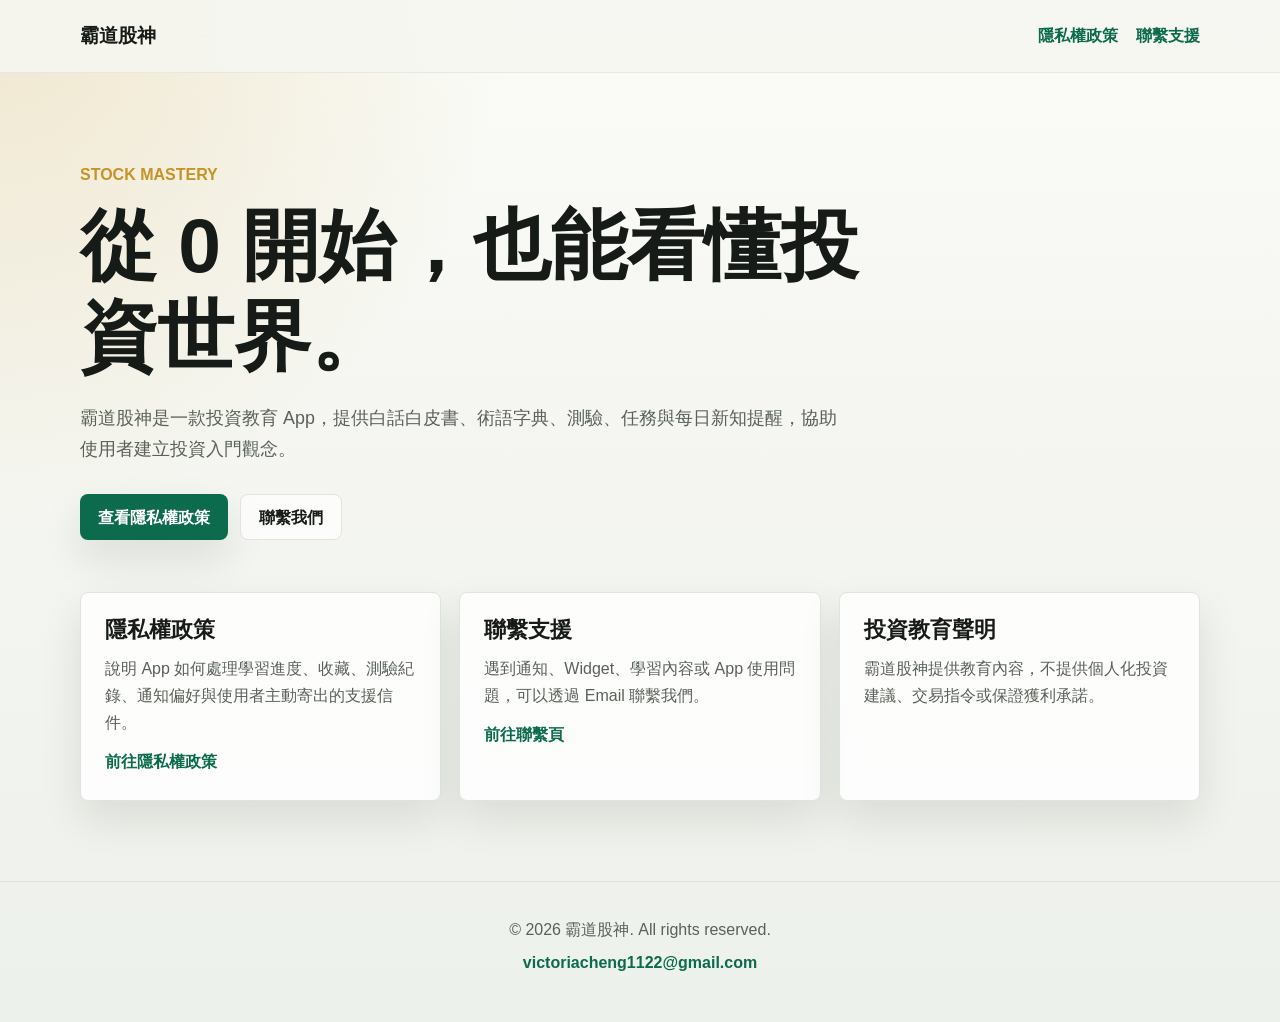
==== index.html @ 13d410e6 "Add app privacy and support site" ====
<!doctype html>
<html lang="zh-Hant">
<head>
  <meta charset="utf-8">
  <meta name="viewport" content="width=device-width, initial-scale=1">
  <title>霸道股神 | Support</title>
  <meta name="description" content="霸道股神 App 官方支援網站，包含隱私權政策、聯繫方式與使用說明。">
  <link rel="stylesheet" href="styles.css">
</head>
<body>
  <header class="site-header">
    <nav class="nav">
      <a class="brand" href="index.html">霸道股神</a>
      <div class="nav-links">
        <a href="privacy.html">隱私權政策</a>
        <a href="support.html">聯繫支援</a>
      </div>
    </nav>
  </header>

  <main>
    <section class="hero">
      <p class="eyebrow">Stock Mastery</p>
      <h1>從 0 開始，也能看懂投資世界。</h1>
      <p class="lead">霸道股神是一款投資教育 App，提供白話白皮書、術語字典、測驗、任務與每日新知提醒，協助使用者建立投資入門觀念。</p>
      <div class="actions">
        <a class="button primary" href="privacy.html">查看隱私權政策</a>
        <a class="button secondary" href="support.html">聯繫我們</a>
      </div>
    </section>

    <section class="content-grid" aria-label="網站內容">
      <article class="card">
        <h2>隱私權政策</h2>
        <p>說明 App 如何處理學習進度、收藏、測驗紀錄、通知偏好與使用者主動寄出的支援信件。</p>
        <a href="privacy.html">前往隱私權政策</a>
      </article>
      <article class="card">
        <h2>聯繫支援</h2>
        <p>遇到通知、Widget、學習內容或 App 使用問題，可以透過 Email 聯繫我們。</p>
        <a href="support.html">前往聯繫頁</a>
      </article>
      <article class="card">
        <h2>投資教育聲明</h2>
        <p>霸道股神提供教育內容，不提供個人化投資建議、交易指令或保證獲利承諾。</p>
      </article>
    </section>
  </main>

  <footer class="site-footer">
    <p>© 2026 霸道股神. All rights reserved.</p>
    <p><a href="mailto:victoriacheng1122@gmail.com">victoriacheng1122@gmail.com</a></p>
  </footer>
</body>
</html>
---- styles.css ----
:root {
  color-scheme: light;
  --bg: #f5f6f1;
  --surface: #ffffff;
  --ink: #171b17;
  --muted: #596158;
  --line: #dfe4dc;
  --green: #0c6b4d;
  --gold: #c69326;
  --red: #b73532;
  --shadow: 0 18px 40px rgba(23, 27, 23, 0.10);
}

* {
  box-sizing: border-box;
}

body {
  margin: 0;
  font-family: -apple-system, BlinkMacSystemFont, "SF Pro Text", "PingFang TC", "Noto Sans TC", sans-serif;
  background:
    radial-gradient(circle at top left, rgba(198, 147, 38, 0.20), transparent 32rem),
    linear-gradient(180deg, #fbfcf8 0%, var(--bg) 42%, #edf1eb 100%);
  color: var(--ink);
  line-height: 1.7;
}

a {
  color: var(--green);
  text-decoration: none;
  font-weight: 700;
}

a:hover {
  text-decoration: underline;
}

.site-header {
  position: sticky;
  top: 0;
  z-index: 10;
  border-bottom: 1px solid rgba(223, 228, 220, 0.72);
  background: rgba(245, 246, 241, 0.88);
  backdrop-filter: blur(18px);
}

.nav {
  width: min(1120px, calc(100% - 32px));
  margin: 0 auto;
  min-height: 72px;
  display: flex;
  align-items: center;
  justify-content: space-between;
  gap: 20px;
}

.brand {
  color: var(--ink);
  font-size: 1.2rem;
  letter-spacing: 0;
}

.nav-links {
  display: flex;
  gap: 18px;
  flex-wrap: wrap;
  justify-content: flex-end;
}

main {
  width: min(1120px, calc(100% - 32px));
  margin: 0 auto;
}

.hero {
  padding: 88px 0 52px;
}

.hero.compact {
  padding-bottom: 32px;
}

.eyebrow {
  margin: 0 0 12px;
  color: var(--gold);
  font-weight: 800;
  text-transform: uppercase;
  letter-spacing: 0;
}

h1,
h2 {
  line-height: 1.18;
  letter-spacing: 0;
}

h1 {
  max-width: 780px;
  margin: 0;
  font-size: clamp(2.4rem, 6vw, 5rem);
}

h2 {
  margin: 0 0 12px;
  font-size: 1.35rem;
}

.lead {
  max-width: 760px;
  color: var(--muted);
  font-size: 1.12rem;
  margin: 22px 0 0;
}

.actions {
  margin-top: 30px;
  display: flex;
  flex-wrap: wrap;
  gap: 12px;
}

.button {
  display: inline-flex;
  align-items: center;
  min-height: 46px;
  padding: 0 18px;
  border-radius: 8px;
}

.button.primary {
  color: #fff;
  background: var(--green);
  box-shadow: var(--shadow);
}

.button.secondary {
  color: var(--ink);
  border: 1px solid var(--line);
  background: rgba(255, 255, 255, 0.72);
}

.content-grid {
  display: grid;
  grid-template-columns: repeat(3, minmax(0, 1fr));
  gap: 18px;
  padding-bottom: 80px;
}

.support-grid {
  grid-template-columns: repeat(3, minmax(0, 1fr));
}

.card,
.notice,
.policy-section,
.page-heading {
  border: 1px solid var(--line);
  border-radius: 8px;
  background: rgba(255, 255, 255, 0.84);
  box-shadow: var(--shadow);
}

.card {
  padding: 24px;
}

.card p,
.policy-section p,
.notice p {
  color: var(--muted);
  margin: 0 0 12px;
}

.card p:last-child,
.policy-section p:last-child,
.notice p:last-child {
  margin-bottom: 0;
}

ul {
  margin: 0;
  padding-left: 1.25rem;
  color: var(--muted);
}

.policy {
  width: min(880px, calc(100% - 32px));
}

.page-heading {
  margin-top: 48px;
  padding: 36px;
}

.page-heading h1 {
  font-size: clamp(2rem, 5vw, 3.6rem);
}

.policy-section,
.notice {
  padding: 28px;
  margin-top: 18px;
}

.notice {
  margin-bottom: 80px;
}

.site-footer {
  border-top: 1px solid var(--line);
  padding: 28px 16px 40px;
  text-align: center;
  color: var(--muted);
}

.site-footer p {
  margin: 6px 0;
}

@media (max-width: 780px) {
  .nav {
    min-height: 86px;
    align-items: flex-start;
    flex-direction: column;
    justify-content: center;
    gap: 6px;
  }

  .nav-links {
    justify-content: flex-start;
  }

  .hero {
    padding: 56px 0 36px;
  }

  .content-grid,
  .support-grid {
    grid-template-columns: 1fr;
    padding-bottom: 48px;
  }

  .page-heading,
  .policy-section,
  .notice {
    padding: 22px;
  }
}
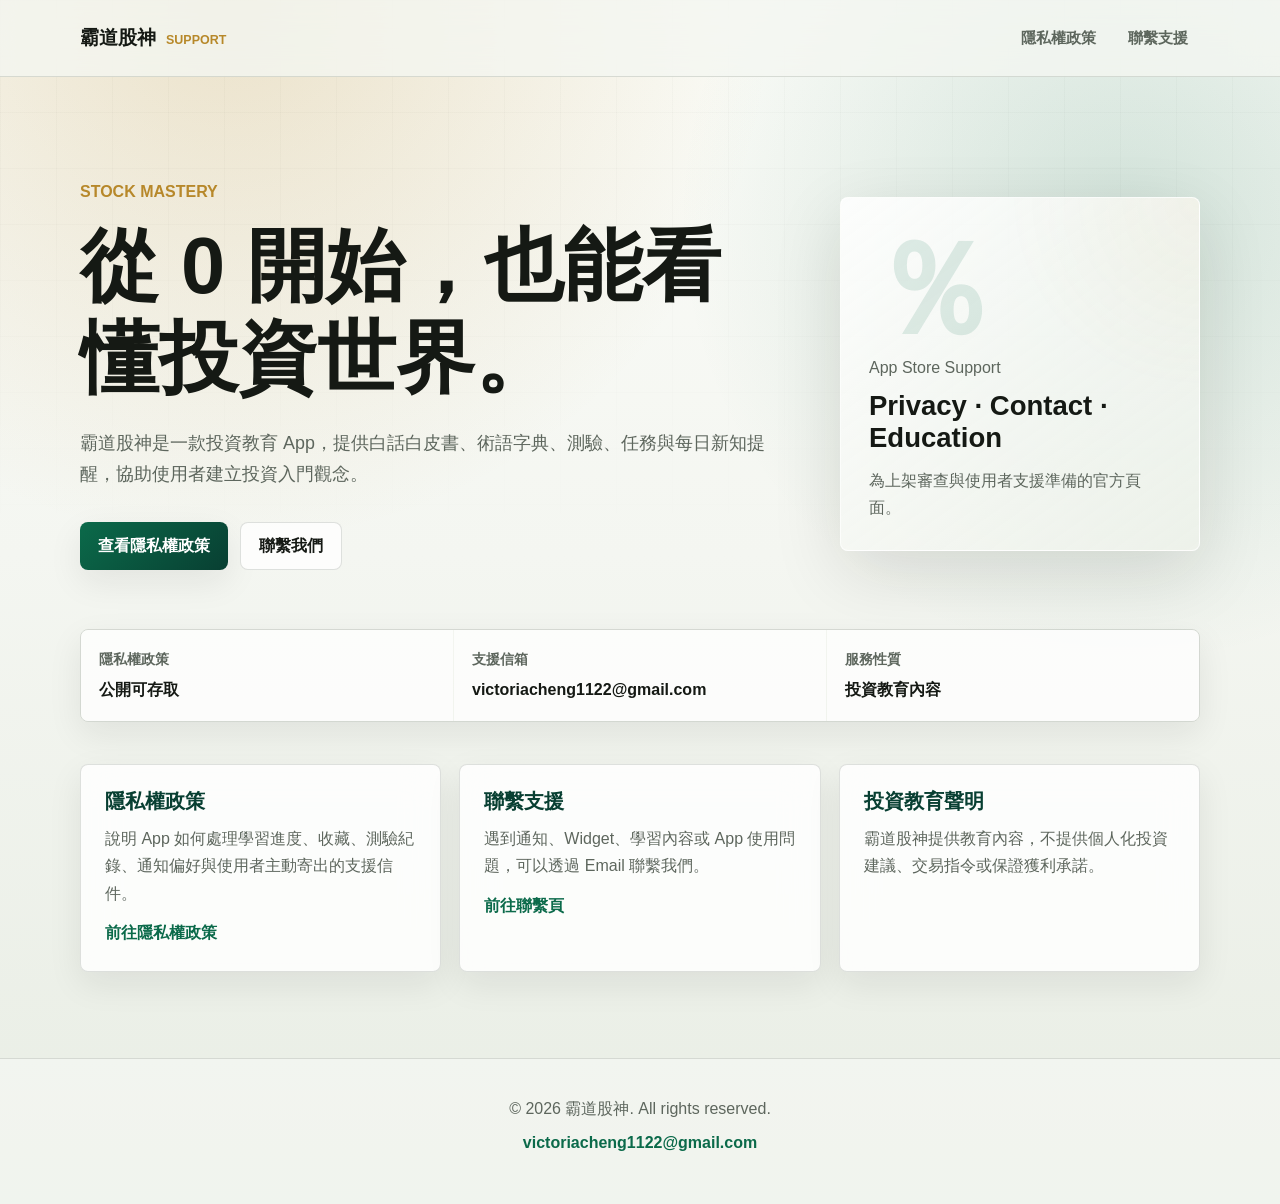
==== commit 8875f04a: "Polish support site design" ====
--- a/index.html
+++ b/index.html
@@ -10,7 +10,7 @@
 <body>
   <header class="site-header">
     <nav class="nav">
-      <a class="brand" href="index.html">霸道股神</a>
+      <a class="brand" href="index.html"><span>霸道股神</span><small>Support</small></a>
       <div class="nav-links">
         <a href="privacy.html">隱私權政策</a>
         <a href="support.html">聯繫支援</a>
@@ -20,12 +20,34 @@
 
   <main>
     <section class="hero">
-      <p class="eyebrow">Stock Mastery</p>
-      <h1>從 0 開始，也能看懂投資世界。</h1>
-      <p class="lead">霸道股神是一款投資教育 App，提供白話白皮書、術語字典、測驗、任務與每日新知提醒，協助使用者建立投資入門觀念。</p>
-      <div class="actions">
-        <a class="button primary" href="privacy.html">查看隱私權政策</a>
-        <a class="button secondary" href="support.html">聯繫我們</a>
+      <div class="hero-copy">
+        <p class="eyebrow">Stock Mastery</p>
+        <h1>從 0 開始，也能看懂投資世界。</h1>
+        <p class="lead">霸道股神是一款投資教育 App，提供白話白皮書、術語字典、測驗、任務與每日新知提醒，協助使用者建立投資入門觀念。</p>
+        <div class="actions">
+          <a class="button primary" href="privacy.html">查看隱私權政策</a>
+          <a class="button secondary" href="support.html">聯繫我們</a>
+        </div>
+      </div>
+      <div class="hero-panel" aria-label="霸道股神重點">
+        <p>App Store Support</p>
+        <strong>Privacy · Contact · Education</strong>
+        <span>為上架審查與使用者支援準備的官方頁面。</span>
+      </div>
+    </section>
+
+    <section class="quick-strip" aria-label="快速資訊">
+      <div>
+        <span>隱私權政策</span>
+        <strong>公開可存取</strong>
+      </div>
+      <div>
+        <span>支援信箱</span>
+        <strong>victoriacheng1122@gmail.com</strong>
+      </div>
+      <div>
+        <span>服務性質</span>
+        <strong>投資教育內容</strong>
       </div>
     </section>
 
--- a/styles.css
+++ b/styles.css
@@ -1,53 +1,80 @@
 :root {
   color-scheme: light;
-  --bg: #f5f6f1;
-  --surface: #ffffff;
-  --ink: #171b17;
-  --muted: #596158;
-  --line: #dfe4dc;
-  --green: #0c6b4d;
-  --gold: #c69326;
-  --red: #b73532;
-  --shadow: 0 18px 40px rgba(23, 27, 23, 0.10);
+  --bg: #f4f6f1;
+  --bg-deep: #e8ede4;
+  --surface: rgba(255, 255, 255, 0.82);
+  --surface-strong: #ffffff;
+  --ink: #151914;
+  --muted: #5d665d;
+  --soft: #eef2ea;
+  --line: rgba(78, 92, 78, 0.18);
+  --green: #0b6a4a;
+  --green-deep: #083f32;
+  --gold: #b7882a;
+  --gold-soft: #f2dfaf;
+  --red: #a83a36;
+  --shadow: 0 22px 70px rgba(21, 25, 20, 0.12);
+  --shadow-soft: 0 12px 34px rgba(21, 25, 20, 0.08);
 }
 
 * {
   box-sizing: border-box;
 }
 
+html {
+  scroll-behavior: smooth;
+}
+
 body {
   margin: 0;
+  min-height: 100vh;
   font-family: -apple-system, BlinkMacSystemFont, "SF Pro Text", "PingFang TC", "Noto Sans TC", sans-serif;
   background:
-    radial-gradient(circle at top left, rgba(198, 147, 38, 0.20), transparent 32rem),
-    linear-gradient(180deg, #fbfcf8 0%, var(--bg) 42%, #edf1eb 100%);
+    radial-gradient(circle at 18% 0%, rgba(183, 136, 42, 0.22), transparent 34rem),
+    radial-gradient(circle at 88% 18%, rgba(11, 106, 74, 0.16), transparent 28rem),
+    linear-gradient(180deg, #fbfcf8 0%, var(--bg) 46%, var(--bg-deep) 100%);
   color: var(--ink);
-  line-height: 1.7;
+  line-height: 1.72;
+  text-rendering: optimizeLegibility;
+  -webkit-font-smoothing: antialiased;
+}
+
+body::before {
+  content: "";
+  position: fixed;
+  inset: 0;
+  pointer-events: none;
+  background-image:
+    linear-gradient(rgba(21, 25, 20, 0.035) 1px, transparent 1px),
+    linear-gradient(90deg, rgba(21, 25, 20, 0.035) 1px, transparent 1px);
+  background-size: 56px 56px;
+  mask-image: linear-gradient(180deg, rgba(0, 0, 0, 0.7), transparent 62%);
 }
 
 a {
   color: var(--green);
   text-decoration: none;
-  font-weight: 700;
+  font-weight: 750;
 }
 
 a:hover {
   text-decoration: underline;
+  text-underline-offset: 4px;
 }
 
 .site-header {
   position: sticky;
   top: 0;
   z-index: 10;
-  border-bottom: 1px solid rgba(223, 228, 220, 0.72);
-  background: rgba(245, 246, 241, 0.88);
-  backdrop-filter: blur(18px);
+  border-bottom: 1px solid var(--line);
+  background: rgba(244, 246, 241, 0.78);
+  backdrop-filter: blur(22px);
 }
 
 .nav {
-  width: min(1120px, calc(100% - 32px));
+  width: min(1120px, calc(100% - 40px));
   margin: 0 auto;
-  min-height: 72px;
+  min-height: 76px;
   display: flex;
   align-items: center;
   justify-content: space-between;
@@ -55,65 +82,104 @@
 }
 
 .brand {
+  display: inline-flex;
+  align-items: baseline;
+  gap: 10px;
   color: var(--ink);
-  font-size: 1.2rem;
-  letter-spacing: 0;
+}
+
+.brand span {
+  font-size: 1.18rem;
+  font-weight: 900;
+}
+
+.brand small {
+  color: var(--gold);
+  font-size: 0.78rem;
+  font-weight: 850;
+  text-transform: uppercase;
 }
 
 .nav-links {
   display: flex;
-  gap: 18px;
+  align-items: center;
+  gap: 8px;
   flex-wrap: wrap;
   justify-content: flex-end;
 }
 
+.nav-links a {
+  color: var(--muted);
+  padding: 9px 12px;
+  border-radius: 8px;
+  font-size: 0.95rem;
+}
+
+.nav-links a:hover {
+  color: var(--green-deep);
+  background: rgba(255, 255, 255, 0.72);
+  text-decoration: none;
+}
+
 main {
-  width: min(1120px, calc(100% - 32px));
+  position: relative;
+  width: min(1120px, calc(100% - 40px));
   margin: 0 auto;
 }
 
 .hero {
-  padding: 88px 0 52px;
+  min-height: 560px;
+  padding: 92px 0 58px;
+  display: grid;
+  grid-template-columns: minmax(0, 1fr) 360px;
+  align-items: center;
+  gap: 48px;
 }
 
 .hero.compact {
-  padding-bottom: 32px;
+  min-height: 460px;
+  padding-bottom: 44px;
+}
+
+.hero-copy {
+  min-width: 0;
 }
 
 .eyebrow {
-  margin: 0 0 12px;
+  margin: 0 0 14px;
   color: var(--gold);
-  font-weight: 800;
+  font-weight: 900;
   text-transform: uppercase;
   letter-spacing: 0;
 }
 
 h1,
 h2 {
-  line-height: 1.18;
+  line-height: 1.16;
   letter-spacing: 0;
 }
 
 h1 {
-  max-width: 780px;
+  max-width: 760px;
   margin: 0;
-  font-size: clamp(2.4rem, 6vw, 5rem);
+  font-size: clamp(2.65rem, 6.2vw, 5.7rem);
+  letter-spacing: 0;
 }
 
 h2 {
   margin: 0 0 12px;
-  font-size: 1.35rem;
+  font-size: 1.28rem;
 }
 
 .lead {
-  max-width: 760px;
+  max-width: 720px;
   color: var(--muted);
   font-size: 1.12rem;
-  margin: 22px 0 0;
+  margin: 24px 0 0;
 }
 
 .actions {
-  margin-top: 30px;
+  margin-top: 32px;
   display: flex;
   flex-wrap: wrap;
   gap: 12px;
@@ -122,28 +188,106 @@
 .button {
   display: inline-flex;
   align-items: center;
-  min-height: 46px;
+  justify-content: center;
+  min-height: 48px;
   padding: 0 18px;
   border-radius: 8px;
+  transition: transform 160ms ease, box-shadow 160ms ease, background 160ms ease;
+}
+
+.button:hover {
+  transform: translateY(-1px);
+  text-decoration: none;
 }
 
 .button.primary {
   color: #fff;
-  background: var(--green);
-  box-shadow: var(--shadow);
+  background: linear-gradient(135deg, var(--green), var(--green-deep));
+  box-shadow: var(--shadow-soft);
 }
 
 .button.secondary {
   color: var(--ink);
   border: 1px solid var(--line);
-  background: rgba(255, 255, 255, 0.72);
+  background: rgba(255, 255, 255, 0.76);
+}
+
+.hero-panel {
+  min-height: 320px;
+  padding: 28px;
+  border: 1px solid rgba(255, 255, 255, 0.76);
+  border-radius: 8px;
+  background:
+    linear-gradient(145deg, rgba(255, 255, 255, 0.86), rgba(238, 242, 234, 0.72)),
+    radial-gradient(circle at top right, rgba(183, 136, 42, 0.26), transparent 12rem);
+  box-shadow: var(--shadow);
+  display: flex;
+  flex-direction: column;
+  justify-content: flex-end;
+  overflow-wrap: anywhere;
+}
+
+.hero-panel::before {
+  content: "％";
+  color: rgba(11, 106, 74, 0.12);
+  font-size: 8rem;
+  font-weight: 900;
+  line-height: 1;
+  margin-bottom: auto;
+}
+
+.hero-panel p,
+.hero-panel span {
+  margin: 0;
+  color: var(--muted);
+}
+
+.hero-panel strong {
+  display: block;
+  margin: 8px 0 12px;
+  font-size: 1.72rem;
+  line-height: 1.18;
+  color: var(--ink);
+}
+
+.support-panel::before {
+  content: "@";
+}
+
+.quick-strip {
+  display: grid;
+  grid-template-columns: repeat(3, minmax(0, 1fr));
+  gap: 1px;
+  margin: -8px 0 22px;
+  border: 1px solid var(--line);
+  border-radius: 8px;
+  overflow: hidden;
+  box-shadow: var(--shadow-soft);
+}
+
+.quick-strip div {
+  padding: 18px;
+  background: rgba(255, 255, 255, 0.74);
+}
+
+.quick-strip span {
+  display: block;
+  color: var(--muted);
+  font-size: 0.86rem;
+  font-weight: 750;
+}
+
+.quick-strip strong {
+  display: block;
+  margin-top: 4px;
+  overflow-wrap: anywhere;
 }
 
 .content-grid {
   display: grid;
   grid-template-columns: repeat(3, minmax(0, 1fr));
   gap: 18px;
-  padding-bottom: 80px;
+  padding: 20px 0 86px;
 }
 
 .support-grid {
@@ -153,15 +297,18 @@
 .card,
 .notice,
 .policy-section,
-.page-heading {
+.page-heading,
+.policy-toc {
   border: 1px solid var(--line);
   border-radius: 8px;
-  background: rgba(255, 255, 255, 0.84);
-  box-shadow: var(--shadow);
+  background: var(--surface);
+  box-shadow: var(--shadow-soft);
+  backdrop-filter: blur(18px);
 }
 
 .card {
   padding: 24px;
+  min-height: 190px;
 }
 
 .card p,
@@ -183,66 +330,182 @@
   color: var(--muted);
 }
 
+li + li {
+  margin-top: 6px;
+}
+
 .policy {
-  width: min(880px, calc(100% - 32px));
+  width: min(920px, calc(100% - 40px));
 }
 
 .page-heading {
-  margin-top: 48px;
-  padding: 36px;
+  margin-top: 54px;
+  padding: 38px;
+  background:
+    linear-gradient(135deg, rgba(255, 255, 255, 0.88), rgba(238, 242, 234, 0.78)),
+    radial-gradient(circle at right top, rgba(183, 136, 42, 0.20), transparent 18rem);
 }
 
 .page-heading h1 {
-  font-size: clamp(2rem, 5vw, 3.6rem);
+  font-size: clamp(2.2rem, 5.4vw, 4rem);
+}
+
+.policy-toc {
+  position: sticky;
+  top: 92px;
+  z-index: 5;
+  margin-top: 18px;
+  padding: 10px;
+  display: flex;
+  gap: 8px;
+  flex-wrap: wrap;
+}
+
+.policy-toc a {
+  color: var(--muted);
+  padding: 8px 11px;
+  border-radius: 8px;
+  font-size: 0.9rem;
+}
+
+.policy-toc a:hover {
+  color: var(--green-deep);
+  background: var(--soft);
+  text-decoration: none;
 }
 
 .policy-section,
 .notice {
-  padding: 28px;
+  padding: 30px;
   margin-top: 18px;
 }
 
+.policy-section h2,
+.notice h2,
+.card h2 {
+  color: var(--green-deep);
+}
+
 .notice {
-  margin-bottom: 80px;
+  margin-bottom: 86px;
 }
 
 .site-footer {
   border-top: 1px solid var(--line);
-  padding: 28px 16px 40px;
+  padding: 30px 18px 42px;
   text-align: center;
   color: var(--muted);
+  background: rgba(255, 255, 255, 0.35);
 }
 
 .site-footer p {
   margin: 6px 0;
 }
 
-@media (max-width: 780px) {
+@media (max-width: 900px) {
+  .hero,
+  .hero.compact {
+    min-height: 0;
+    grid-template-columns: 1fr;
+    padding: 58px 0 34px;
+    gap: 28px;
+  }
+
+  .hero-panel {
+    min-height: 220px;
+  }
+
+  .quick-strip,
+  .content-grid,
+  .support-grid {
+    grid-template-columns: 1fr;
+  }
+
+  .content-grid {
+    padding-bottom: 52px;
+  }
+}
+
+@media (max-width: 640px) {
   .nav {
-    min-height: 86px;
+    width: min(100% - 28px, 1120px);
+    min-height: 82px;
     align-items: flex-start;
     flex-direction: column;
     justify-content: center;
     gap: 6px;
   }
 
+  .brand {
+    gap: 8px;
+  }
+
   .nav-links {
+    width: 100%;
     justify-content: flex-start;
-  }
-
-  .hero {
-    padding: 56px 0 36px;
-  }
-
-  .content-grid,
-  .support-grid {
+    gap: 4px;
+  }
+
+  .nav-links a {
+    padding: 7px 9px;
+    font-size: 0.9rem;
+  }
+
+  main,
+  .policy {
+    width: min(100% - 28px, 1120px);
+  }
+
+  .hero,
+  .hero.compact {
+    padding: 44px 0 28px;
+  }
+
+  h1 {
+    font-size: clamp(2.25rem, 12vw, 3.35rem);
+  }
+
+  .lead {
+    font-size: 1.02rem;
+  }
+
+  .actions {
+    display: grid;
     grid-template-columns: 1fr;
-    padding-bottom: 48px;
-  }
-
+  }
+
+  .button {
+    width: 100%;
+  }
+
+  .hero-panel,
   .page-heading,
   .policy-section,
+  .notice,
+  .card {
+    padding: 22px;
+  }
+
+  .hero-panel strong {
+    font-size: 1.34rem;
+  }
+
+  .hero-panel::before {
+    font-size: 5.6rem;
+  }
+
+  .policy-toc {
+    position: static;
+    overflow-x: auto;
+    flex-wrap: nowrap;
+    padding: 8px;
+  }
+
+  .policy-toc a {
+    white-space: nowrap;
+  }
+
   .notice {
-    padding: 22px;
-  }
-}
+    margin-bottom: 54px;
+  }
+}
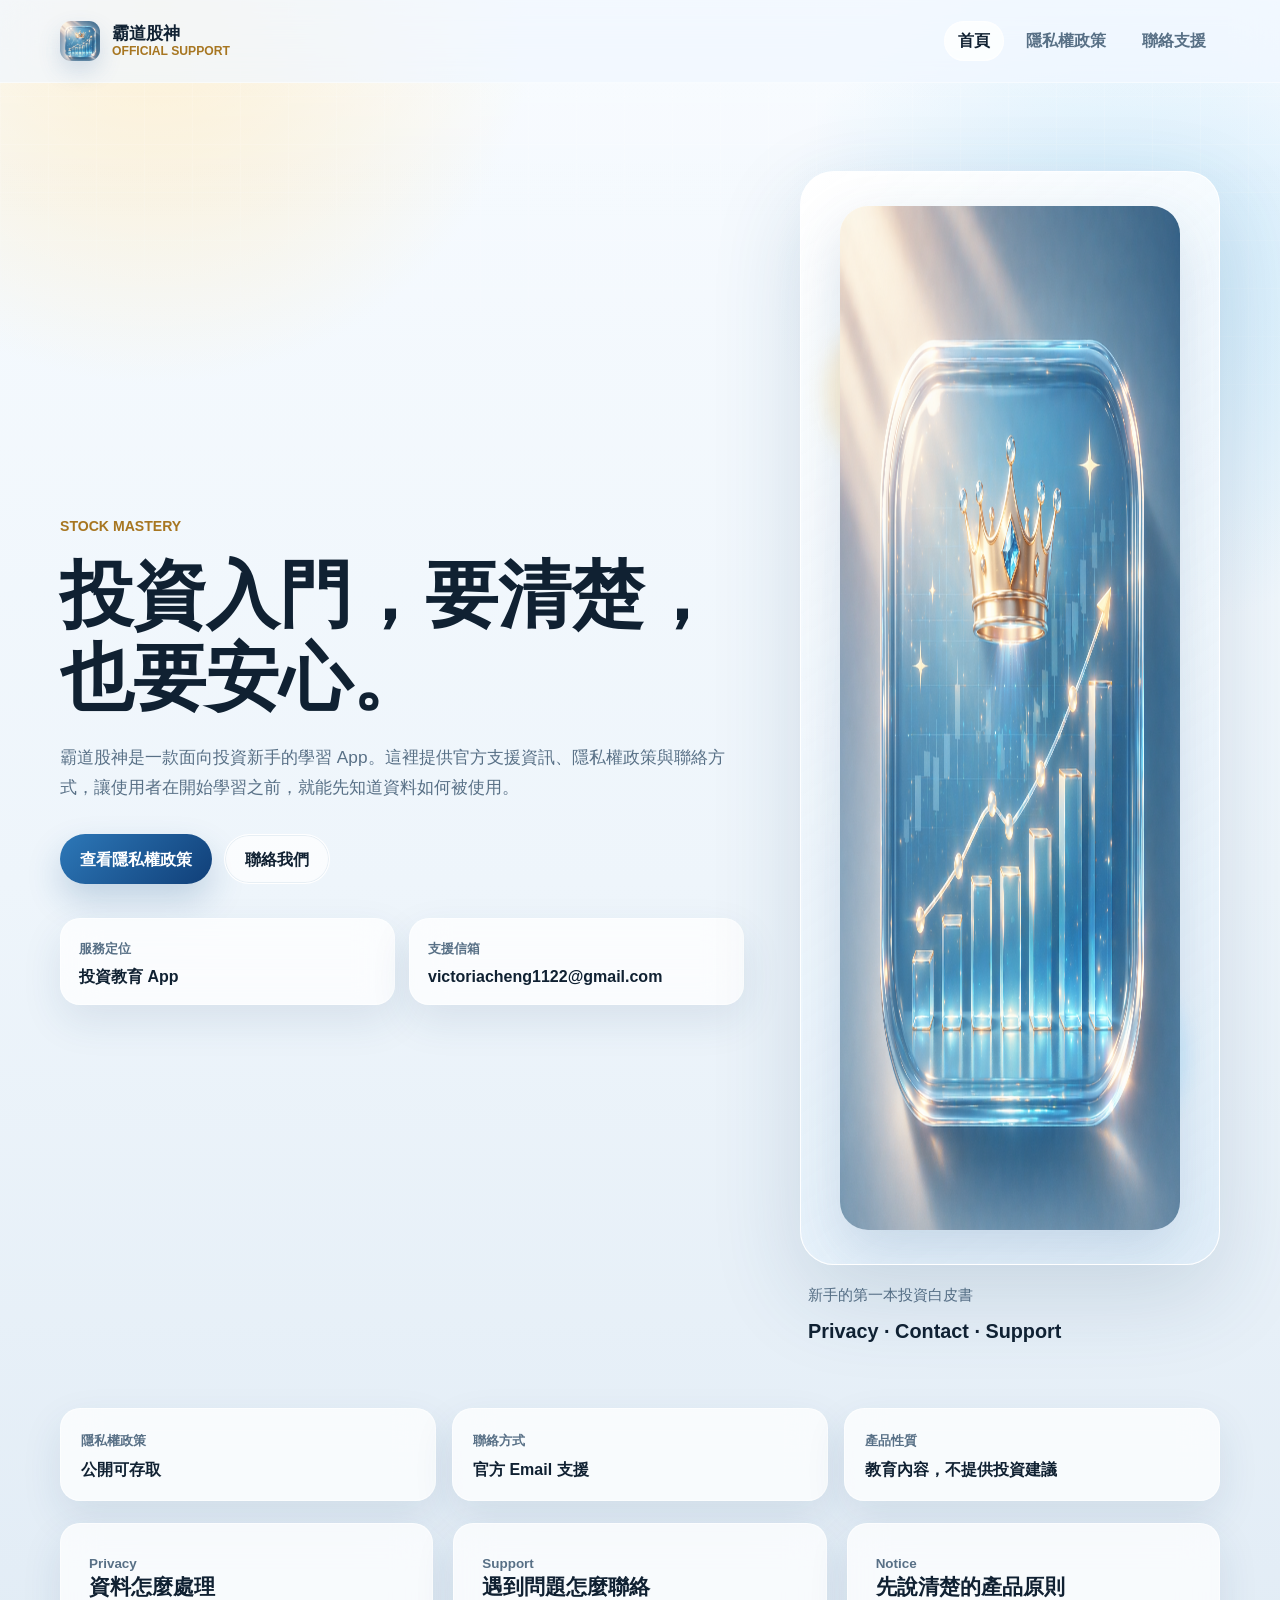
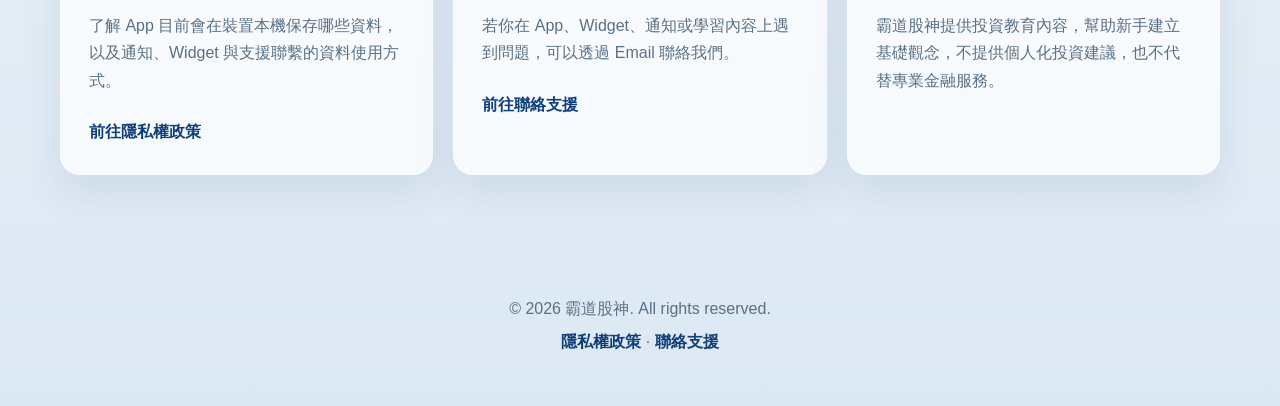
==== commit f115eb84: "Redesign support site for app review" ====
--- a/index.html
+++ b/index.html
@@ -3,75 +3,104 @@
 <head>
   <meta charset="utf-8">
   <meta name="viewport" content="width=device-width, initial-scale=1">
-  <title>霸道股神 | Support</title>
-  <meta name="description" content="霸道股神 App 官方支援網站，包含隱私權政策、聯繫方式與使用說明。">
+  <title>霸道股神｜官方支援</title>
+  <meta name="description" content="霸道股神 App 官方支援網站，提供隱私權政策、聯絡方式與產品說明。">
   <link rel="stylesheet" href="styles.css">
 </head>
 <body>
   <header class="site-header">
     <nav class="nav">
-      <a class="brand" href="index.html"><span>霸道股神</span><small>Support</small></a>
+      <a class="brand" href="index.html" aria-label="霸道股神首頁">
+        <img src="assets/app-icon.png" alt="霸道股神 App icon" width="40" height="40">
+        <span>
+          <strong>霸道股神</strong>
+          <small>Official Support</small>
+        </span>
+      </a>
       <div class="nav-links">
+        <a href="index.html" aria-current="page">首頁</a>
         <a href="privacy.html">隱私權政策</a>
-        <a href="support.html">聯繫支援</a>
+        <a href="support.html">聯絡支援</a>
       </div>
     </nav>
   </header>
 
-  <main>
+  <main class="page-shell">
     <section class="hero">
       <div class="hero-copy">
         <p class="eyebrow">Stock Mastery</p>
-        <h1>從 0 開始，也能看懂投資世界。</h1>
-        <p class="lead">霸道股神是一款投資教育 App，提供白話白皮書、術語字典、測驗、任務與每日新知提醒，協助使用者建立投資入門觀念。</p>
+        <h1>投資入門，要清楚，也要安心。</h1>
+        <p class="lead">霸道股神是一款面向投資新手的學習 App。這裡提供官方支援資訊、隱私權政策與聯絡方式，讓使用者在開始學習之前，就能先知道資料如何被使用。</p>
         <div class="actions">
           <a class="button primary" href="privacy.html">查看隱私權政策</a>
-          <a class="button secondary" href="support.html">聯繫我們</a>
+          <a class="button secondary" href="support.html">聯絡我們</a>
+        </div>
+        <div class="hero-metadata">
+          <div>
+            <span>服務定位</span>
+            <strong>投資教育 App</strong>
+          </div>
+          <div>
+            <span>支援信箱</span>
+            <strong>victoriacheng1122@gmail.com</strong>
+          </div>
         </div>
       </div>
-      <div class="hero-panel" aria-label="霸道股神重點">
-        <p>App Store Support</p>
-        <strong>Privacy · Contact · Education</strong>
-        <span>為上架審查與使用者支援準備的官方頁面。</span>
+
+      <div class="icon-stage" aria-label="霸道股神 App icon">
+        <div class="icon-card">
+          <div class="halo halo-a"></div>
+          <div class="halo halo-b"></div>
+          <img src="assets/app-icon.png" alt="霸道股神 App icon" width="1024" height="1024">
+        </div>
+        <div class="stage-caption">
+          <span>新手的第一本投資白皮書</span>
+          <strong>Privacy · Contact · Support</strong>
+        </div>
       </div>
     </section>
 
-    <section class="quick-strip" aria-label="快速資訊">
-      <div>
+    <section class="glass-strip" aria-label="快速資訊">
+      <article>
         <span>隱私權政策</span>
         <strong>公開可存取</strong>
-      </div>
-      <div>
-        <span>支援信箱</span>
-        <strong>victoriacheng1122@gmail.com</strong>
-      </div>
-      <div>
-        <span>服務性質</span>
-        <strong>投資教育內容</strong>
-      </div>
+      </article>
+      <article>
+        <span>聯絡方式</span>
+        <strong>官方 Email 支援</strong>
+      </article>
+      <article>
+        <span>產品性質</span>
+        <strong>教育內容，不提供投資建議</strong>
+      </article>
     </section>
 
-    <section class="content-grid" aria-label="網站內容">
+    <section class="feature-grid">
       <article class="card">
-        <h2>隱私權政策</h2>
-        <p>說明 App 如何處理學習進度、收藏、測驗紀錄、通知偏好與使用者主動寄出的支援信件。</p>
+        <span class="card-label">Privacy</span>
+        <h2>資料怎麼處理</h2>
+        <p>了解 App 目前會在裝置本機保存哪些資料，以及通知、Widget 與支援聯繫的資料使用方式。</p>
         <a href="privacy.html">前往隱私權政策</a>
       </article>
+
       <article class="card">
-        <h2>聯繫支援</h2>
-        <p>遇到通知、Widget、學習內容或 App 使用問題，可以透過 Email 聯繫我們。</p>
-        <a href="support.html">前往聯繫頁</a>
+        <span class="card-label">Support</span>
+        <h2>遇到問題怎麼聯絡</h2>
+        <p>若你在 App、Widget、通知或學習內容上遇到問題，可以透過 Email 聯絡我們。</p>
+        <a href="support.html">前往聯絡支援</a>
       </article>
+
       <article class="card">
-        <h2>投資教育聲明</h2>
-        <p>霸道股神提供教育內容，不提供個人化投資建議、交易指令或保證獲利承諾。</p>
+        <span class="card-label">Notice</span>
+        <h2>先說清楚的產品原則</h2>
+        <p>霸道股神提供投資教育內容，幫助新手建立基礎觀念，不提供個人化投資建議，也不代替專業金融服務。</p>
       </article>
     </section>
   </main>
 
   <footer class="site-footer">
     <p>© 2026 霸道股神. All rights reserved.</p>
-    <p><a href="mailto:victoriacheng1122@gmail.com">victoriacheng1122@gmail.com</a></p>
+    <p><a href="privacy.html">隱私權政策</a> · <a href="support.html">聯絡支援</a></p>
   </footer>
 </body>
 </html>
--- a/styles.css
+++ b/styles.css
@@ -1,20 +1,22 @@
 :root {
   color-scheme: light;
-  --bg: #f4f6f1;
-  --bg-deep: #e8ede4;
-  --surface: rgba(255, 255, 255, 0.82);
-  --surface-strong: #ffffff;
-  --ink: #151914;
-  --muted: #5d665d;
-  --soft: #eef2ea;
-  --line: rgba(78, 92, 78, 0.18);
-  --green: #0b6a4a;
-  --green-deep: #083f32;
-  --gold: #b7882a;
-  --gold-soft: #f2dfaf;
-  --red: #a83a36;
-  --shadow: 0 22px 70px rgba(21, 25, 20, 0.12);
-  --shadow-soft: 0 12px 34px rgba(21, 25, 20, 0.08);
+  --bg: #eef5fb;
+  --bg-deep: #dce8f3;
+  --surface: rgba(255, 255, 255, 0.74);
+  --surface-strong: rgba(255, 255, 255, 0.90);
+  --surface-soft: rgba(239, 247, 255, 0.68);
+  --ink: #102132;
+  --muted: #587086;
+  --line: rgba(96, 142, 178, 0.20);
+  --line-strong: rgba(255, 255, 255, 0.58);
+  --blue: #2d78b8;
+  --blue-deep: #103f78;
+  --sky: #72c7f5;
+  --gold: #d8af59;
+  --gold-deep: #a77621;
+  --warm: #fff2d4;
+  --shadow: 0 30px 90px rgba(34, 73, 112, 0.16);
+  --shadow-soft: 0 16px 40px rgba(34, 73, 112, 0.10);
 }
 
 * {
@@ -29,14 +31,14 @@
   margin: 0;
   min-height: 100vh;
   font-family: -apple-system, BlinkMacSystemFont, "SF Pro Text", "PingFang TC", "Noto Sans TC", sans-serif;
-  background:
-    radial-gradient(circle at 18% 0%, rgba(183, 136, 42, 0.22), transparent 34rem),
-    radial-gradient(circle at 88% 18%, rgba(11, 106, 74, 0.16), transparent 28rem),
-    linear-gradient(180deg, #fbfcf8 0%, var(--bg) 46%, var(--bg-deep) 100%);
   color: var(--ink);
   line-height: 1.72;
   text-rendering: optimizeLegibility;
   -webkit-font-smoothing: antialiased;
+  background:
+    radial-gradient(circle at 12% 0%, rgba(255, 236, 196, 0.90), transparent 24rem),
+    radial-gradient(circle at 88% 14%, rgba(114, 199, 245, 0.32), transparent 22rem),
+    linear-gradient(180deg, #f7fbff 0%, var(--bg) 44%, var(--bg-deep) 100%);
 }
 
 body::before {
@@ -44,17 +46,18 @@
   position: fixed;
   inset: 0;
   pointer-events: none;
-  background-image:
-    linear-gradient(rgba(21, 25, 20, 0.035) 1px, transparent 1px),
-    linear-gradient(90deg, rgba(21, 25, 20, 0.035) 1px, transparent 1px);
-  background-size: 56px 56px;
-  mask-image: linear-gradient(180deg, rgba(0, 0, 0, 0.7), transparent 62%);
+  background:
+    linear-gradient(180deg, rgba(255, 255, 255, 0.42), transparent 24%),
+    linear-gradient(90deg, rgba(255, 255, 255, 0.18) 1px, transparent 1px),
+    linear-gradient(rgba(255, 255, 255, 0.18) 1px, transparent 1px);
+  background-size: auto, 48px 48px, 48px 48px;
+  mask-image: linear-gradient(180deg, rgba(0, 0, 0, 0.9), transparent 72%);
 }
 
 a {
-  color: var(--green);
+  color: var(--blue-deep);
   text-decoration: none;
-  font-weight: 750;
+  font-weight: 760;
 }
 
 a:hover {
@@ -62,137 +65,165 @@
   text-underline-offset: 4px;
 }
 
+img {
+  max-width: 100%;
+  display: block;
+}
+
 .site-header {
   position: sticky;
   top: 0;
-  z-index: 10;
-  border-bottom: 1px solid var(--line);
-  background: rgba(244, 246, 241, 0.78);
+  z-index: 20;
+  border-bottom: 1px solid rgba(255, 255, 255, 0.46);
+  background: rgba(239, 247, 255, 0.70);
   backdrop-filter: blur(22px);
 }
 
+.nav,
+.page-shell,
+.site-footer {
+  width: min(1160px, calc(100% - 40px));
+  margin: 0 auto;
+}
+
 .nav {
-  width: min(1120px, calc(100% - 40px));
-  margin: 0 auto;
-  min-height: 76px;
+  min-height: 82px;
   display: flex;
   align-items: center;
   justify-content: space-between;
-  gap: 20px;
+  gap: 24px;
 }
 
 .brand {
   display: inline-flex;
-  align-items: baseline;
-  gap: 10px;
+  align-items: center;
+  gap: 12px;
   color: var(--ink);
 }
 
+.brand img {
+  width: 40px;
+  height: 40px;
+  border-radius: 11px;
+  box-shadow: 0 10px 22px rgba(50, 101, 153, 0.18);
+}
+
 .brand span {
-  font-size: 1.18rem;
-  font-weight: 900;
+  display: grid;
+  gap: 2px;
+}
+
+.brand strong {
+  font-size: 1.08rem;
+  line-height: 1.1;
 }
 
 .brand small {
-  color: var(--gold);
-  font-size: 0.78rem;
-  font-weight: 850;
+  color: var(--gold-deep);
+  font-size: 0.76rem;
+  line-height: 1.1;
   text-transform: uppercase;
 }
 
 .nav-links {
   display: flex;
-  align-items: center;
   gap: 8px;
   flex-wrap: wrap;
   justify-content: flex-end;
 }
 
 .nav-links a {
-  color: var(--muted);
-  padding: 9px 12px;
-  border-radius: 8px;
-  font-size: 0.95rem;
-}
-
+  min-height: 40px;
+  display: inline-flex;
+  align-items: center;
+  padding: 0 14px;
+  border-radius: 999px;
+  color: var(--muted);
+}
+
+.nav-links a[aria-current="page"],
 .nav-links a:hover {
-  color: var(--green-deep);
-  background: rgba(255, 255, 255, 0.72);
+  color: var(--ink);
+  background: rgba(255, 255, 255, 0.74);
   text-decoration: none;
-}
-
-main {
+  box-shadow: inset 0 0 0 1px rgba(255, 255, 255, 0.68);
+}
+
+.page-shell {
   position: relative;
-  width: min(1120px, calc(100% - 40px));
-  margin: 0 auto;
+  padding-bottom: 88px;
+}
+
+.page-narrow {
+  width: min(920px, calc(100% - 40px));
 }
 
 .hero {
-  min-height: 560px;
-  padding: 92px 0 58px;
+  min-height: 620px;
+  padding: 88px 0 52px;
   display: grid;
-  grid-template-columns: minmax(0, 1fr) 360px;
+  grid-template-columns: minmax(0, 1.1fr) minmax(320px, 420px);
+  gap: 56px;
   align-items: center;
-  gap: 48px;
-}
-
-.hero.compact {
+}
+
+.hero-compact {
   min-height: 460px;
-  padding-bottom: 44px;
-}
-
-.hero-copy {
+}
+
+.hero-copy,
+.page-hero {
   min-width: 0;
 }
 
 .eyebrow {
   margin: 0 0 14px;
-  color: var(--gold);
-  font-weight: 900;
+  color: var(--gold-deep);
+  font-weight: 860;
+  font-size: 0.88rem;
+  letter-spacing: 0;
   text-transform: uppercase;
-  letter-spacing: 0;
 }
 
 h1,
 h2 {
-  line-height: 1.16;
+  margin: 0;
   letter-spacing: 0;
+  line-height: 1.14;
 }
 
 h1 {
-  max-width: 760px;
-  margin: 0;
-  font-size: clamp(2.65rem, 6.2vw, 5.7rem);
-  letter-spacing: 0;
+  font-size: clamp(2.8rem, 5.7vw, 5.4rem);
+  max-width: 10.5em;
 }
 
 h2 {
-  margin: 0 0 12px;
-  font-size: 1.28rem;
+  font-size: 1.34rem;
+  margin-bottom: 12px;
 }
 
 .lead {
-  max-width: 720px;
-  color: var(--muted);
-  font-size: 1.12rem;
+  max-width: 680px;
   margin: 24px 0 0;
+  color: var(--muted);
+  font-size: 1.08rem;
 }
 
 .actions {
   margin-top: 32px;
   display: flex;
+  gap: 12px;
   flex-wrap: wrap;
-  gap: 12px;
 }
 
 .button {
+  min-height: 50px;
+  padding: 0 20px;
+  border-radius: 999px;
   display: inline-flex;
   align-items: center;
   justify-content: center;
-  min-height: 48px;
-  padding: 0 18px;
-  border-radius: 8px;
-  transition: transform 160ms ease, box-shadow 160ms ease, background 160ms ease;
+  transition: transform 180ms ease, box-shadow 180ms ease, background 180ms ease;
 }
 
 .button:hover {
@@ -202,131 +233,179 @@
 
 .button.primary {
   color: #fff;
-  background: linear-gradient(135deg, var(--green), var(--green-deep));
-  box-shadow: var(--shadow-soft);
+  background: linear-gradient(135deg, var(--blue), var(--blue-deep));
+  box-shadow: 0 16px 34px rgba(27, 88, 143, 0.22);
 }
 
 .button.secondary {
   color: var(--ink);
-  border: 1px solid var(--line);
-  background: rgba(255, 255, 255, 0.76);
-}
-
-.hero-panel {
-  min-height: 320px;
-  padding: 28px;
-  border: 1px solid rgba(255, 255, 255, 0.76);
-  border-radius: 8px;
-  background:
-    linear-gradient(145deg, rgba(255, 255, 255, 0.86), rgba(238, 242, 234, 0.72)),
-    radial-gradient(circle at top right, rgba(183, 136, 42, 0.26), transparent 12rem);
-  box-shadow: var(--shadow);
-  display: flex;
-  flex-direction: column;
-  justify-content: flex-end;
-  overflow-wrap: anywhere;
-}
-
-.hero-panel::before {
-  content: "％";
-  color: rgba(11, 106, 74, 0.12);
-  font-size: 8rem;
-  font-weight: 900;
-  line-height: 1;
-  margin-bottom: auto;
-}
-
-.hero-panel p,
-.hero-panel span {
-  margin: 0;
-  color: var(--muted);
-}
-
-.hero-panel strong {
-  display: block;
-  margin: 8px 0 12px;
-  font-size: 1.72rem;
-  line-height: 1.18;
-  color: var(--ink);
-}
-
-.support-panel::before {
-  content: "@";
-}
-
-.quick-strip {
+  background: rgba(255, 255, 255, 0.72);
+  border: 1px solid rgba(255, 255, 255, 0.86);
+  box-shadow: inset 0 0 0 1px rgba(94, 140, 177, 0.12);
+}
+
+.hero-metadata {
+  margin-top: 34px;
   display: grid;
-  grid-template-columns: repeat(3, minmax(0, 1fr));
-  gap: 1px;
-  margin: -8px 0 22px;
-  border: 1px solid var(--line);
-  border-radius: 8px;
-  overflow: hidden;
-  box-shadow: var(--shadow-soft);
-}
-
-.quick-strip div {
-  padding: 18px;
-  background: rgba(255, 255, 255, 0.74);
-}
-
-.quick-strip span {
-  display: block;
-  color: var(--muted);
-  font-size: 0.86rem;
-  font-weight: 750;
-}
-
-.quick-strip strong {
-  display: block;
-  margin-top: 4px;
-  overflow-wrap: anywhere;
-}
-
-.content-grid {
-  display: grid;
-  grid-template-columns: repeat(3, minmax(0, 1fr));
-  gap: 18px;
-  padding: 20px 0 86px;
-}
-
-.support-grid {
-  grid-template-columns: repeat(3, minmax(0, 1fr));
-}
-
+  grid-template-columns: repeat(2, minmax(0, 1fr));
+  gap: 14px;
+}
+
+.hero-metadata div,
+.glass-strip article,
 .card,
-.notice,
 .policy-section,
-.page-heading,
-.policy-toc {
-  border: 1px solid var(--line);
-  border-radius: 8px;
+.policy-toc,
+.support-card,
+.notice-card,
+.page-hero {
+  border: 1px solid var(--line-strong);
+  border-radius: 20px;
   background: var(--surface);
   box-shadow: var(--shadow-soft);
   backdrop-filter: blur(18px);
 }
 
-.card {
-  padding: 24px;
-  min-height: 190px;
+.hero-metadata div {
+  padding: 18px 18px 16px;
+}
+
+.hero-metadata span,
+.glass-strip span,
+.card-label,
+.support-card span {
+  display: block;
+  color: var(--muted);
+  font-size: 0.84rem;
+  font-weight: 760;
+}
+
+.hero-metadata strong,
+.glass-strip strong {
+  display: block;
+  margin-top: 6px;
+  font-size: 1rem;
+  line-height: 1.35;
+}
+
+.icon-stage {
+  display: grid;
+  gap: 18px;
+}
+
+.icon-card {
+  position: relative;
+  padding: 34px;
+  border-radius: 34px;
+  background:
+    linear-gradient(145deg, rgba(255, 255, 255, 0.82), rgba(220, 237, 250, 0.58)),
+    radial-gradient(circle at top left, rgba(255, 255, 255, 0.90), transparent 58%);
+  border: 1px solid rgba(255, 255, 255, 0.94);
+  box-shadow: var(--shadow);
+  overflow: hidden;
+  isolation: isolate;
+}
+
+.icon-card img {
+  position: relative;
+  z-index: 2;
+  width: 100%;
+  max-width: 340px;
+  margin: 0 auto;
+  border-radius: 28px;
+  box-shadow: 0 22px 56px rgba(49, 96, 142, 0.18);
+}
+
+.halo {
+  position: absolute;
+  border-radius: 999px;
+  filter: blur(10px);
+  opacity: 0.85;
+}
+
+.halo-a {
+  inset: 12% auto auto 6%;
+  width: 180px;
+  height: 180px;
+  background: rgba(255, 233, 186, 0.72);
+}
+
+.halo-b {
+  inset: auto 8% 10% auto;
+  width: 200px;
+  height: 200px;
+  background: rgba(127, 208, 255, 0.34);
+}
+
+.stage-caption {
+  padding: 0 8px;
+}
+
+.stage-caption span {
+  display: block;
+  color: var(--muted);
+  font-size: 0.92rem;
+}
+
+.stage-caption strong {
+  display: block;
+  margin-top: 6px;
+  font-size: 1.24rem;
+}
+
+.glass-strip {
+  display: grid;
+  grid-template-columns: repeat(3, minmax(0, 1fr));
+  gap: 16px;
+  margin-top: 8px;
+}
+
+.glass-strip article {
+  padding: 20px;
+}
+
+.feature-grid {
+  display: grid;
+  grid-template-columns: repeat(3, minmax(0, 1fr));
+  gap: 20px;
+  margin-top: 22px;
+}
+
+.support-grid {
+  margin-top: 0;
+}
+
+.card,
+.policy-section,
+.support-card,
+.notice-card,
+.page-hero {
+  padding: 28px;
 }
 
 .card p,
 .policy-section p,
-.notice p {
-  color: var(--muted);
-  margin: 0 0 12px;
+.support-card p,
+.notice-card p {
+  margin: 0 0 14px;
+  color: var(--muted);
 }
 
 .card p:last-child,
 .policy-section p:last-child,
-.notice p:last-child {
+.support-card p:last-child,
+.notice-card p:last-child {
   margin-bottom: 0;
+}
+
+.card a {
+  display: inline-flex;
+  margin-top: 10px;
 }
 
 ul {
   margin: 0;
-  padding-left: 1.25rem;
+  padding-left: 1.2rem;
   color: var(--muted);
 }
 
@@ -334,25 +413,13 @@
   margin-top: 6px;
 }
 
-.policy {
-  width: min(920px, calc(100% - 40px));
-}
-
-.page-heading {
+.page-hero {
   margin-top: 54px;
-  padding: 38px;
-  background:
-    linear-gradient(135deg, rgba(255, 255, 255, 0.88), rgba(238, 242, 234, 0.78)),
-    radial-gradient(circle at right top, rgba(183, 136, 42, 0.20), transparent 18rem);
-}
-
-.page-heading h1 {
-  font-size: clamp(2.2rem, 5.4vw, 4rem);
 }
 
 .policy-toc {
   position: sticky;
-  top: 92px;
+  top: 96px;
   z-index: 5;
   margin-top: 18px;
   padding: 10px;
@@ -362,150 +429,133 @@
 }
 
 .policy-toc a {
-  color: var(--muted);
-  padding: 8px 11px;
-  border-radius: 8px;
-  font-size: 0.9rem;
+  min-height: 38px;
+  display: inline-flex;
+  align-items: center;
+  padding: 0 12px;
+  border-radius: 999px;
+  color: var(--muted);
 }
 
 .policy-toc a:hover {
-  color: var(--green-deep);
-  background: var(--soft);
   text-decoration: none;
-}
-
-.policy-section,
-.notice {
-  padding: 30px;
+  color: var(--ink);
+  background: rgba(255, 255, 255, 0.74);
+}
+
+.policy-section {
   margin-top: 18px;
 }
 
-.policy-section h2,
-.notice h2,
-.card h2 {
-  color: var(--green-deep);
-}
-
-.notice {
-  margin-bottom: 86px;
+.support-card {
+  align-self: center;
+  background:
+    linear-gradient(145deg, rgba(255, 255, 255, 0.82), rgba(229, 242, 252, 0.64)),
+    radial-gradient(circle at top right, rgba(255, 232, 188, 0.42), transparent 18rem);
+}
+
+.support-card strong {
+  display: block;
+  margin: 10px 0 12px;
+  font-size: 1.36rem;
+  line-height: 1.28;
+  overflow-wrap: anywhere;
+}
+
+.notice-card {
+  margin-top: 22px;
 }
 
 .site-footer {
-  border-top: 1px solid var(--line);
-  padding: 30px 18px 42px;
+  padding: 26px 0 44px;
   text-align: center;
   color: var(--muted);
-  background: rgba(255, 255, 255, 0.35);
 }
 
 .site-footer p {
   margin: 6px 0;
 }
 
-@media (max-width: 900px) {
+@media (max-width: 980px) {
   .hero,
-  .hero.compact {
+  .hero-compact {
     min-height: 0;
     grid-template-columns: 1fr;
-    padding: 58px 0 34px;
-    gap: 28px;
-  }
-
-  .hero-panel {
-    min-height: 220px;
-  }
-
-  .quick-strip,
-  .content-grid,
-  .support-grid {
+    gap: 32px;
+    padding: 62px 0 34px;
+  }
+
+  .glass-strip,
+  .feature-grid {
     grid-template-columns: 1fr;
   }
-
-  .content-grid {
-    padding-bottom: 52px;
-  }
-}
-
-@media (max-width: 640px) {
+}
+
+@media (max-width: 720px) {
+  .nav,
+  .page-shell,
+  .site-footer,
+  .page-narrow {
+    width: min(100% - 28px, 1160px);
+  }
+
   .nav {
-    width: min(100% - 28px, 1120px);
-    min-height: 82px;
+    min-height: 86px;
+    padding: 12px 0;
     align-items: flex-start;
     flex-direction: column;
     justify-content: center;
-    gap: 6px;
-  }
-
-  .brand {
     gap: 8px;
   }
 
   .nav-links {
     width: 100%;
     justify-content: flex-start;
-    gap: 4px;
+    gap: 6px;
   }
 
   .nav-links a {
-    padding: 7px 9px;
-    font-size: 0.9rem;
-  }
-
-  main,
-  .policy {
-    width: min(100% - 28px, 1120px);
-  }
-
-  .hero,
-  .hero.compact {
-    padding: 44px 0 28px;
+    padding: 0 12px;
+    min-height: 36px;
   }
 
   h1 {
-    font-size: clamp(2.25rem, 12vw, 3.35rem);
+    font-size: clamp(2.2rem, 11.5vw, 3.5rem);
   }
 
   .lead {
-    font-size: 1.02rem;
+    font-size: 1rem;
+  }
+
+  .actions,
+  .hero-metadata {
+    grid-template-columns: 1fr;
   }
 
   .actions {
     display: grid;
-    grid-template-columns: 1fr;
   }
 
   .button {
     width: 100%;
   }
 
-  .hero-panel,
-  .page-heading,
+  .icon-card,
+  .card,
   .policy-section,
-  .notice,
-  .card {
+  .support-card,
+  .notice-card,
+  .page-hero {
     padding: 22px;
-  }
-
-  .hero-panel strong {
-    font-size: 1.34rem;
-  }
-
-  .hero-panel::before {
-    font-size: 5.6rem;
   }
 
   .policy-toc {
     position: static;
     overflow-x: auto;
     flex-wrap: nowrap;
-    padding: 8px;
   }
 
   .policy-toc a {
     white-space: nowrap;
   }
-
-  .notice {
-    margin-bottom: 54px;
-  }
-}
+}
